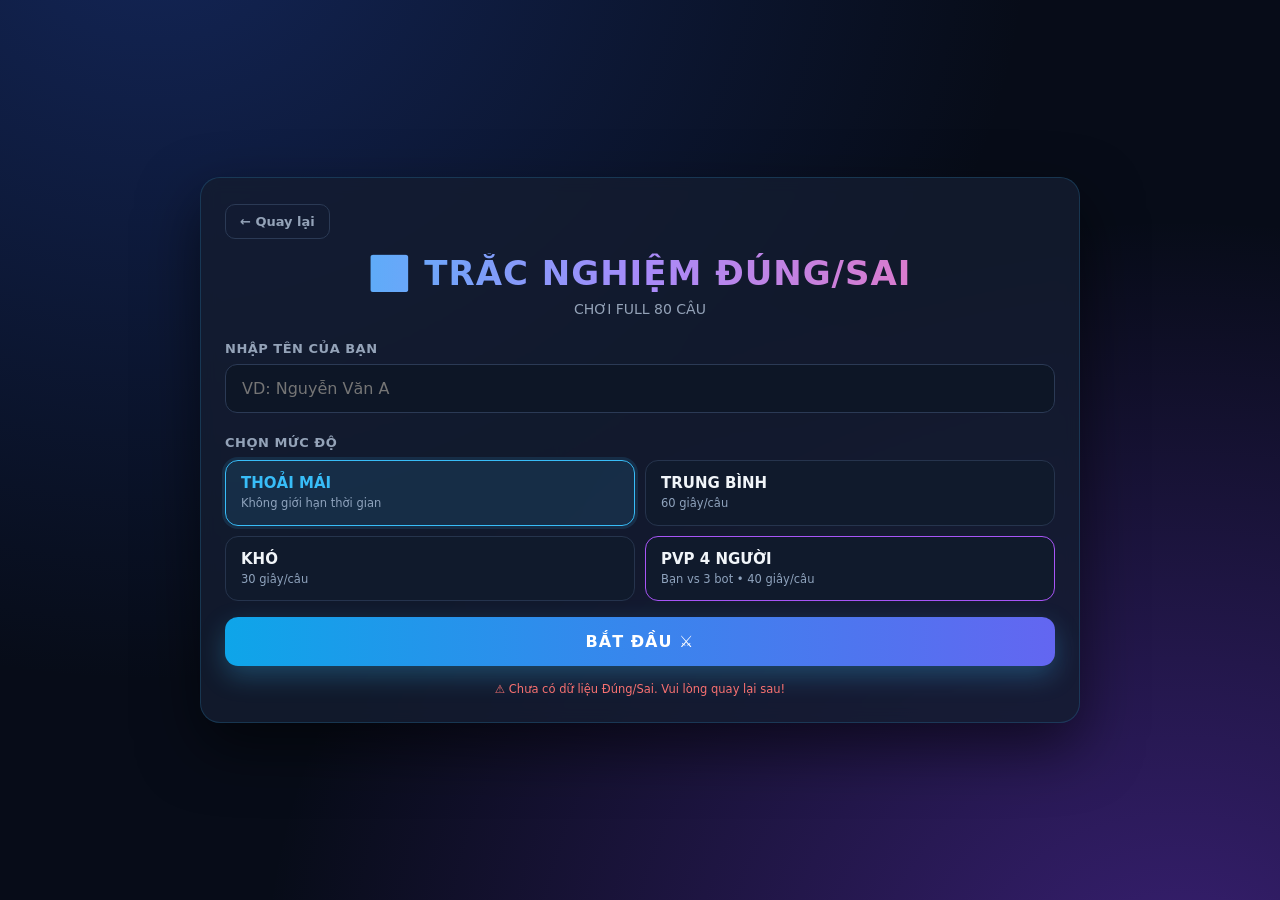
==== game-ds.html @ e4cb76e0 "Add initial game-ds.html file for quiz app" ====
<!DOCTYPE html>
<html lang="vi">
<head>
<meta charset="UTF-8">
<meta name="viewport" content="width=device-width, initial-scale=1">
<title>Trắc nghiệm Đúng/Sai</title>
<link rel="stylesheet" href="style.css">
</head>
<body>
<div class="app">

<!-- ===== MÀN START ===== -->
<section id="screenStart" class="screen active">
  <div class="card">
    <a href="menu-ds.html" class="btn-back">← Quay lại</a>
    <h1>✅ TRẮC NGHIỆM ĐÚNG/SAI</h1>
    <p class="sub" id="startSub">Ôn tập câu hỏi Đúng/Sai</p>

    <label class="field">
      <span>NHẬP TÊN CỦA BẠN</span>
      <input id="playerName" type="text" maxlength="20" placeholder="VD: Nguyễn Văn A" autocomplete="off">
    </label>

    <p class="label-diff">CHỌN MỨC ĐỘ</p>
    <div class="diff-grid" id="diffGrid">
      <button class="diff on" type="button" data-key="easy">
        <b>THOẢI MÁI</b>
        <small>Không giới hạn thời gian</small>
      </button>
      <button class="diff" type="button" data-key="medium">
        <b>TRUNG BÌNH</b>
        <small>60 giây/câu</small>
      </button>
      <button class="diff" type="button" data-key="hard">
        <b>KHÓ</b>
        <small>30 giây/câu</small>
      </button>
      <button class="diff pvp" type="button" data-key="pvp">
        <b>PVP 4 NGƯỜI</b>
        <small>Bạn vs 3 bot • 40 giây/câu</small>
      </button>
    </div>

    <button class="btn-primary" id="btnStart">BẮT ĐẦU ⚔️</button>
    <p class="foot" id="totalInfo">Đang tải câu hỏi...</p>
  </div>
</section>

<!-- ===== MÀN CHƠI ===== -->
<section id="screenQuiz" class="screen">
  <div class="card">
    <div class="topbar">
      <div class="who">
        <div class="ava" id="avatar">?</div>
        <span class="nm" id="hudName">Player</span>
      </div>
      <div class="stats">
        <div class="chip">🏆 <b id="hudScore">0</b></div>
        <div class="chip">📝 <b id="hudProgress">1/80</b></div>
        <button class="btn-quit" id="btnQuit">Thoát</button>
      </div>
    </div>

    <div id="pvpBoard" class="pvp-board" style="display:none"></div>

    <div class="timer-wrap" id="timerWrap">
      <div class="timer-track"><div class="timer-fill" id="timerFill"></div></div>
      <div class="timer-txt" id="timerText">--s</div>
    </div>

    <div id="questionWrap"></div>

    <div class="ds-feedback" id="dsFeedback"></div>
  </div>
</section>

<!-- ===== MÀN KẾT THÚC ===== -->
<section id="screenEnd" class="screen">
  <div class="card">
    <div class="end-title" id="endTitle">HOÀN THÀNH!</div>
    <div class="end-name" id="endName"></div>
    <div class="score-big" id="endScore">0</div>
    <div class="score-lbl">TỔNG ĐIỂM</div>

    <div class="stat-grid">
      <div class="stat g"><b id="stCorrect">0</b><small>Ý ĐÚNG</small></div>
      <div class="stat r"><b id="stWrong">0</b><small>Ý SAI</small></div>
      <div class="stat y"><b id="stAcc">0%</b><small>CHÍNH XÁC</small></div>
      <div class="stat"><b id="stStreak">0</b><small>CHUỖI DÀI</small></div>
    </div>

    <div class="wrong-list" id="wrongList"></div>

    <div class="btn-row">
      <button class="btn-ghost" id="btnHome">🏠 Menu Đ/S</button>
      <button class="btn-primary" id="btnReplay" style="flex:1">🔄 CHƠI LẠI</button>
    </div>
  </div>
</section>

</div>
<script>
/* =========================================================
   LOAD DATA Đ/S
   ========================================================= */
const params = new URLSearchParams(window.location.search);
const mode = params.get("mode") || "full";  // full | random20 | random40
const mon = params.get("mon") || "lich-su";

const modeInfo = {
  "full":     { name:"CHƠI FULL 80 CÂU", count: 80 },
  "random20": { name:"RANDOM 20 CÂU",    count: 20 },
  "random40": { name:"RANDOM 40 CÂU",    count: 40 }
};
const currentMode = modeInfo[mode] || modeInfo.full;

document.getElementById("startSub").textContent = currentMode.name;

/* ===== BIẾN STATE ===== */
let DANH_SACH_CAU = [];      // Data gốc
let danhSachChoi = [];       // Data đã random
let cauHienTai = 0;          // Index câu đang chơi
let selectedDiff = "easy";
let playerName = "";
let score = 0;
let correctCount = 0;
let wrongCount = 0;
let streak = 0;
let bestStreak = 0;
let timerId = null;
let timeLeft = 0;
let totalTime = 0;
let isPvP = false;
let bots = [];
let wrongList = [];

const $ = id => document.getElementById(id);

/* ===== DIFFICULTIES ===== */
const DIFFICULTIES = {
  easy:   { label:"THOẢI MÁI", time: 0,  pvp:false },
  medium: { label:"TRUNG BÌNH", time: 60, pvp:false },
  hard:   { label:"KHÓ",       time: 30, pvp:false },
  pvp:    { label:"PVP 4 NGƯỜI", time: 40, pvp:true }
};

const BOT_POOL = [
  { name:"Hùng Vương",    ava:"👑" },
  { name:"Lê Lợi",        ava:"🗡️" },
  { name:"Quang Trung",   ava:"🐉" },
  { name:"Trần Hưng Đạo", ava:"🛡️" },
  { name:"Nguyễn Huệ",    ava:"⚔️" },
  { name:"Lý Thường Kiệt",ava:"🏹" }
];

/* ===== LOAD DATA ===== */
const script = document.createElement("script");
script.src = "data/" + mon + "-dung-sai.js";
script.onerror = function(){
  $("totalInfo").innerHTML =
    '<span style="color:#f87171">⚠️ Chưa có dữ liệu Đúng/Sai. Vui lòng quay lại sau!</span>';
  $("btnStart").disabled = true;
};
script.onload = function(){
  DANH_SACH_CAU = window.DUNG_SAI_DATA || [];
  $("totalInfo").textContent = "Tổng cộng: " + DANH_SACH_CAU.length + " câu Đúng/Sai";
  initEvents();
};
document.body.appendChild(script);

/* ===== INIT SỰ KIỆN ===== */
function initEvents(){
  /* Chọn mức độ */
  [...$("diffGrid").querySelectorAll(".diff")].forEach(btn=>{
    btn.onclick = ()=>{
      selectedDiff = btn.dataset.key;
      [...$("diffGrid").children].forEach(b=>b.classList.toggle("on", b === btn));
    };
  });

  /* Bắt đầu */
  $("btnStart").onclick = startGame;

  /* Nhập tên → Enter */
  $("playerName").addEventListener("keydown", e=>{
    if(e.key === "Enter") startGame();
  });

  /* Thoát */
  $("btnQuit").onclick = ()=>{
    if(confirm("Thoát ván chơi?")){
      clearInterval(timerId);
      window.location.href = "menu-ds.html";
    }
  };

  /* Về menu */
  $("btnHome").onclick = ()=>{ window.location.href = "menu-ds.html"; };

  /* Chơi lại */
  $("btnReplay").onclick = ()=>{ window.location.reload(); };
}

/* ===== BẮT ĐẦU GAME ===== */
function startGame(){
  const name = $("playerName").value.trim();
  if(!name){
    $("playerName").classList.add("err");
    $("playerName").focus();
    setTimeout(()=>$("playerName").classList.remove("err"), 450);
    return;
  }
  if(DANH_SACH_CAU.length === 0){
    alert("Chưa có câu hỏi!");
    return;
  }

  playerName = name;
  score = 0;
  correctCount = 0;
  wrongCount = 0;
  streak = 0;
  bestStreak = 0;
  cauHienTai = 0;
  wrongList = [];
  isPvP = DIFFICULTIES[selectedDiff].pvp;

  /* Random + giới hạn số câu */
  const shuffled = [...DANH_SACH_CAU].sort(()=>Math.random()-0.5);
  danhSachChoi = shuffled.slice(0, currentMode.count);

  /* Setup HUD */
  $("hudName").textContent = playerName;
  $("avatar").textContent = playerName.charAt(0).toUpperCase();
  $("hudScore").textContent = "0";

  /* Setup PvP bots */
  if(isPvP){
    $("pvpBoard").style.display = "grid";
    setupBots();
  } else {
    $("pvpBoard").style.display = "none";
  }

  showScreen("screenQuiz");
  renderQuestion();
}

function setupBots(){
  const pool = [...BOT_POOL].sort(()=>Math.random()-0.5);
  bots = pool.slice(0,3).map(b=>({
    name: b.name, ava: b.ava, score: 0, state: null
  }));
  renderPvpBoard();
}

function renderPvpBoard(){
  const board = $("pvpBoard");
  board.innerHTML = "";
  /* Bạn */
  const me = document.createElement("div");
  me.className = "pvp-player me";
  me.innerHTML = `<span class="ava">${playerName.charAt(0).toUpperCase()}</span><span class="nm">${playerName}</span><span class="sc">${score}</span>`;
  board.appendChild(me);
  /* Bots */
  bots.forEach(bot=>{
    const el = document.createElement("div");
    el.className = "pvp-player";
    if(bot.state === "correct") el.classList.add("ds-state-correct");
    if(bot.state === "wrong") el.classList.add("ds-state-wrong");
    el.innerHTML = `<span class="ava">${bot.ava}</span><span class="nm">${bot.name}</span><span class="sc">${bot.score}</span>`;
    board.appendChild(el);
  });
}

function showScreen(id){
  document.querySelectorAll(".screen").forEach(s=>s.classList.toggle("active", s.id === id));
  window.scrollTo({top:0, behavior:"smooth"});
}

/* ===== RENDER CÂU HỎI ===== */
function renderQuestion(){
  if(cauHienTai >= danhSachChoi.length){
    endGame();
    return;
  }

  const cau = danhSachChoi[cauHienTai];
  $("hudProgress").textContent = (cauHienTai + 1) + "/" + danhSachChoi.length;

  const wrap = $("questionWrap");
  wrap.innerHTML = "";

  /* Đoạn tư liệu */
  if(cau.doc){
    const doc = document.createElement("div");
    doc.className = "ds-doc";
    let html = `<span class="doc-label">📖 ĐỌC ĐOẠN TƯ LIỆU</span>`;
    html += `<div class="doc-text">${cau.doc}</div>`;
    if(cau.source){
      html += `<div class="doc-source">${cau.source}</div>`;
    }
    doc.innerHTML = html;
    wrap.appendChild(doc);
  }

  /* Tiêu đề câu hỏi */
  const title = document.createElement("div");
  title.className = "ds-question-title";
  title.textContent = "ĐÁNH GIÁ ĐÚNG / SAI CÁC Ý SAU:";
  wrap.appendChild(title);

  /* 4 ý a b c d */
  cau.statements.forEach((st, idx)=>{
    const letter = "abcd"[idx];
    const el = document.createElement("div");
    el.className = "ds-statement";
    el.dataset.idx = idx;

    const text = document.createElement("div");
    text.className = "st-text";
    text.innerHTML = `<span class="st-letter">${letter})</span>${st.text}`;

    const buttons = document.createElement("div");
    buttons.className = "st-buttons";

    const btnDung = document.createElement("button");
    btnDung.type = "button";
    btnDung.className = "ds-btn dung";
    btnDung.textContent = "✓ ĐÚNG";
    btnDung.onclick = ()=>selectAnswer(idx, true);

    const btnSai = document.createElement("button");
    btnSai.type = "button";
    btnSai.className = "ds-btn sai";
    btnSai.textContent = "✗ SAI";
    btnSai.onclick = ()=>selectAnswer(idx, false);

    buttons.append(btnDung, btnSai);
    el.append(text, buttons);
    wrap.appendChild(el);
  });

  /* Reset feedback */
  const fb = $("dsFeedback");
  fb.textContent = "";
  fb.className = "ds-feedback";

  /* Bắt đầu timer */
  startTimer();
  if(isPvP) scheduleBotsAnswer();
}

/* ===== TIMER ===== */
function startTimer(){
  clearInterval(timerId);
  const cfg = DIFFICULTIES[selectedDiff];
  if(cfg.time === 0){
    /* Chế độ thoải mái - ẩn timer */
    $("timerWrap").style.display = "none";
    return;
  }
  $("timerWrap").style.display = "flex";
  totalTime = cfg.time;
  timeLeft = totalTime;
  paintTimer();
  timerId = setInterval(()=>{
    timeLeft -= 0.1;
    if(timeLeft <= 0){
      timeLeft = 0;
      paintTimer();
      clearInterval(timerId);
      handleTimeout();
    } else {
      paintTimer();
    }
  }, 100);
}

function paintTimer(){
  const p = Math.max(0, timeLeft / totalTime) * 100;
  const fill = $("timerFill");
  fill.style.width = p + "%";
  fill.style.background = p>50 ? "linear-gradient(90deg,#22c55e,#4ade80)"
    : p>20 ? "linear-gradient(90deg,#f59e0b,#fbbf24)"
    : "linear-gradient(90deg,#dc2626,#ef4444)";
  $("timerText").textContent = Math.ceil(timeLeft) + "s";
  $("timerText").style.color = p<=20 ? "#f87171" : "#94a3b8";
}
</script>
</body>
</html>
---- style.css ----
/* ========================================
   RESET & BASE
   ======================================== */
*{margin:0;padding:0;box-sizing:border-box}
html,body{height:100%}
body{
  font-family:'Segoe UI',system-ui,Arial,sans-serif;
  background:#070c18;
  background-image:radial-gradient(ellipse at 12% -10%,rgba(29,58,138,.55),transparent 55%),radial-gradient(ellipse at 92% 110%,rgba(124,58,237,.42),transparent 55%);
  background-attachment:fixed;
  min-height:100vh;color:#e2e8f0;padding:16px;
  display:flex;justify-content:center;align-items:flex-start;
  -webkit-tap-highlight-color:transparent;
}
.app{width:100%;max-width:880px;margin:auto}

/* ========================================
   TRANG CHỦ
   ======================================== */
.home-header{text-align:center;padding:20px 0 26px}
.home-header h1{
  font-size:clamp(26px,6vw,38px);letter-spacing:2px;font-weight:900;
  background:linear-gradient(90deg,#38bdf8,#a78bfa,#f472b6);
  -webkit-background-clip:text;background-clip:text;color:transparent;
  margin-bottom:8px;
}
.home-sub{color:#94a3b8;font-size:14px}
.home-footer{text-align:center;color:#4a5a73;font-size:12px;margin-top:24px;padding:16px 0}

.subject-grid{
  display:grid;grid-template-columns:repeat(2,1fr);gap:14px;
}
@media(min-width:640px){.subject-grid{grid-template-columns:repeat(3,1fr)}}

.subject-card{
  display:block;text-decoration:none;color:inherit;
  padding:22px 16px;border-radius:18px;text-align:center;
  background:rgba(20,29,48,.82);
  border:1.5px solid rgba(148,163,184,.18);
  transition:.25s;cursor:pointer;position:relative;overflow:hidden;
}
.subject-card::before{
  content:"";position:absolute;inset:0;opacity:.15;transition:.25s;
}
.subject-card:hover{transform:translateY(-4px);border-color:rgba(56,189,248,.5)}
.subject-card:hover::before{opacity:.28}
.subject-card .subject-icon{font-size:46px;margin-bottom:10px;position:relative}
.subject-card .subject-name{font-size:15px;font-weight:900;letter-spacing:1.5px;position:relative}
.subject-card .subject-desc{font-size:12px;color:#94a3b8;margin-top:5px;position:relative}
.subject-card .subject-stats{
  font-size:11px;color:#38bdf8;font-weight:700;margin-top:8px;position:relative;
}
.subject-card .subject-badge{
  position:absolute;top:10px;right:10px;
  background:rgba(148,163,184,.2);color:#94a3b8;
  font-size:9.5px;font-weight:800;letter-spacing:1px;
  padding:3px 7px;border-radius:99px;
}

/* Màu riêng từng môn */
.subject-card.lich-su::before{background:radial-gradient(circle at 50% 0%,#fbbf24,transparent 70%)}
.subject-card.lich-su .subject-name{color:#fbbf24}
.subject-card.dia-ly::before{background:radial-gradient(circle at 50% 0%,#22c55e,transparent 70%)}
.subject-card.dia-ly .subject-name{color:#22c55e}
.subject-card.vat-ly::before{background:radial-gradient(circle at 50% 0%,#38bdf8,transparent 70%)}
.subject-card.vat-ly .subject-name{color:#38bdf8}
.subject-card.toan::before{background:radial-gradient(circle at 50% 0%,#a855f7,transparent 70%)}
.subject-card.toan .subject-name{color:#a855f7}
.subject-card.hoa::before{background:radial-gradient(circle at 50% 0%,#f472b6,transparent 70%)}
.subject-card.hoa .subject-name{color:#f472b6}

/* ========================================
   CARD, SCREEN, BUTTON
   ======================================== */
.screen{display:none;animation:fade .35s ease}
.screen.active{display:block}
@keyframes fade{from{opacity:0;transform:translateY(12px)}to{opacity:1;transform:none}}
.card{
  background:rgba(20,29,48,.82);
  border:1px solid rgba(56,189,248,.18);
  border-radius:20px;padding:26px 24px;
  box-shadow:0 24px 60px rgba(0,0,0,.55);
  backdrop-filter:blur(8px);
}
h1{
  font-size:clamp(22px,5vw,34px);text-align:center;letter-spacing:1px;
  background:linear-gradient(90deg,#38bdf8,#a78bfa,#f472b6);
  -webkit-background-clip:text;background-clip:text;color:transparent;
  margin-bottom:8px;font-weight:800;
}
.sub{text-align:center;color:#94a3b8;font-size:14px;margin-bottom:24px}

.field{display:block;margin-bottom:22px}
.field span{display:block;font-size:13px;color:#94a3b8;margin-bottom:8px;font-weight:600;letter-spacing:.5px}
.field input{
  width:100%;padding:14px 16px;border-radius:12px;
  background:#0d1626;border:1px solid #2b3a55;color:#e2e8f0;
  font-size:16px;font-family:inherit;outline:none;transition:.2s;
}
.field input:focus{border-color:#38bdf8;box-shadow:0 0 0 3px rgba(56,189,248,.15)}
.field input.err{border-color:#ef4444;animation:shake .4s}
@keyframes shake{0%,100%{transform:translateX(0)}25%{transform:translateX(-7px)}75%{transform:translateX(7px)}}

.label-diff{font-size:13px;color:#94a3b8;margin-bottom:10px;font-weight:600;letter-spacing:.5px}
.diff-grid{display:grid;grid-template-columns:repeat(2,1fr);gap:10px;margin-bottom:16px}
@media(max-width:520px){.diff-grid{grid-template-columns:1fr}}
.diff{
  text-align:left;padding:13px 15px;border-radius:13px;cursor:pointer;
  background:#101a2c;border:1.5px solid #26344d;color:#cbd5e1;
  transition:.18s;font-family:inherit;
}
.diff:hover{border-color:#3b82f6;transform:translateY(-2px)}
.diff.on{border-color:#38bdf8;background:rgba(56,189,248,.12);box-shadow:0 0 0 3px rgba(56,189,248,.12)}
.diff b{display:block;font-size:15px;margin-bottom:3px;color:#f1f5f9}
.diff small{font-size:11.5px;color:#8fa3bd;line-height:1.45;display:block}
.diff.on b{color:#38bdf8}
.diff.pvp{border-color:#a855f7}
.diff.pvp.on{background:rgba(168,85,247,.12);border-color:#a855f7}
.diff.pvp.on b{color:#c084fc}

.btn-primary{
  width:100%;padding:15px;border:none;border-radius:13px;cursor:pointer;
  font-size:16px;font-weight:800;letter-spacing:1px;font-family:inherit;
  background:linear-gradient(90deg,#0ea5e9,#6366f1);color:#fff;
  box-shadow:0 10px 26px rgba(56,189,248,.28);transition:.2s;
}
.btn-primary:hover{transform:translateY(-2px);box-shadow:0 14px 32px rgba(56,189,248,.4)}
.btn-primary:active{transform:scale(.98)}

.btn-online{
  width:100%;padding:15px;border:none;border-radius:13px;cursor:pointer;
  font-size:15px;font-weight:800;letter-spacing:1px;font-family:inherit;
  background:linear-gradient(90deg,#10b981,#0ea5e9);color:#fff;
  box-shadow:0 10px 26px rgba(16,185,129,.3);transition:.2s;
  margin-top:10px;
}
.btn-online:hover{transform:translateY(-2px);box-shadow:0 14px 32px rgba(16,185,129,.45)}

.btn-back{
  display:inline-flex;align-items:center;gap:6px;
  padding:9px 14px;border-radius:10px;cursor:pointer;
  background:transparent;border:1.5px solid #2b3a55;color:#94a3b8;
  font-family:inherit;font-size:13px;font-weight:700;transition:.2s;
  margin-bottom:14px;text-decoration:none;
}
.btn-back:hover{border-color:#38bdf8;color:#38bdf8}

.toggle-row{
  display:flex;align-items:center;justify-content:space-between;
  padding:13px 15px;border-radius:13px;background:#101a2c;
  border:1.5px solid #26344d;margin-bottom:22px;cursor:pointer;transition:.2s;
}
.toggle-row:hover{border-color:#f59e0b}
.toggle-row.on{border-color:#f59e0b;background:rgba(245,158,11,.08)}
.toggle-row .lbl b{font-size:14px;color:#f1f5f9;display:block}
.toggle-row .lbl small{font-size:11.5px;color:#94a3b8}
.toggle-row.on .lbl b{color:#fbbf24}
.toggle-switch{width:46px;height:26px;border-radius:99px;background:#334155;position:relative;transition:.2s;flex-shrink:0}
.toggle-switch::after{content:"";position:absolute;top:3px;left:3px;width:20px;height:20px;border-radius:50%;background:#94a3b8;transition:.2s}
.toggle-row.on .toggle-switch{background:#f59e0b}
.toggle-row.on .toggle-switch::after{left:23px;background:#fff}
/* ========================================
   QUIZ UI
   ======================================== */
.topbar{display:flex;flex-wrap:wrap;gap:10px;align-items:center;justify-content:space-between;margin-bottom:14px}
.who{display:flex;align-items:center;gap:8px;font-weight:700;font-size:14px;color:#cbd5e1;min-width:0}
.who .ava{width:32px;height:32px;border-radius:50%;flex:0 0 32px;background:linear-gradient(135deg,#0ea5e9,#8b5cf6);display:flex;align-items:center;justify-content:center;font-size:14px;color:#fff}
.who span.nm{overflow:hidden;text-overflow:ellipsis;white-space:nowrap;max-width:130px}
.stats{display:flex;gap:8px;align-items:center;flex-wrap:wrap}
.chip{background:#101a2c;border:1px solid #26344d;border-radius:10px;padding:7px 12px;font-size:13px;font-weight:700;color:#cbd5e1}
.chip b{color:#38bdf8}
.chip.streak b{color:#f59e0b}
.chip.streak.hot{border-color:#f59e0b;box-shadow:0 0 14px rgba(245,158,11,.35);animation:pulse 1s infinite alternate}
.chip.curse{border-color:#ef4444;background:rgba(239,68,68,.12)}
.chip.curse b{color:#f87171}
@keyframes pulse{from{transform:scale(1)}to{transform:scale(1.05)}}
.btn-quit{background:transparent;border:1px solid #3b4a63;color:#94a3b8;padding:7px 12px;border-radius:10px;cursor:pointer;font-size:13px;font-family:inherit;transition:.2s}
.btn-quit:hover{border-color:#ef4444;color:#ef4444}

.prog-wrap{display:flex;align-items:center;gap:10px;margin-bottom:10px}
.prog{flex:1;height:7px;background:#16233a;border-radius:99px;overflow:hidden}
.prog i{display:block;height:100%;width:0;border-radius:99px;background:linear-gradient(90deg,#0ea5e9,#8b5cf6);transition:width .35s}
.prog-txt{font-size:12px;color:#7c8ba3;font-weight:700;white-space:nowrap}

.timer-wrap{display:flex;align-items:center;gap:10px;margin-bottom:18px}
.timer-track{flex:1;height:9px;background:#16233a;border-radius:99px;overflow:hidden}
.timer-fill{display:block;height:100%;width:100%;border-radius:99px;background:linear-gradient(90deg,#22c55e,#4ade80);transition:width .1s linear,background .3s}
.timer-txt{font-size:13px;font-weight:800;color:#94a3b8;min-width:42px;text-align:right}

.pvp-board{display:grid;grid-template-columns:repeat(2,1fr);gap:8px;margin-bottom:14px;padding:10px;background:rgba(13,22,38,.85);border:1px solid #26344d;border-radius:13px}
@media(min-width:520px){.pvp-board{grid-template-columns:repeat(4,1fr)}}
.pvp-player{padding:8px;border-radius:10px;background:#101a2c;border:1.5px solid #26344d;transition:.2s;display:flex;flex-direction:column;align-items:center;gap:3px;text-align:center}
.pvp-player.me{border-color:#38bdf8;background:rgba(56,189,248,.1)}
.pvp-player.correct{border-color:#22c55e;background:rgba(34,197,94,.12)}
.pvp-player.wrong{border-color:#ef4444;background:rgba(239,68,68,.12)}
.pvp-player.frozen{opacity:.45;border-color:#38bdf8}
.pvp-player .ava{font-size:22px}
.pvp-player .nm{font-size:11px;font-weight:700;color:#cbd5e1;overflow:hidden;text-overflow:ellipsis;white-space:nowrap;max-width:100%}
.pvp-player .sc{font-size:15px;font-weight:900;color:#38bdf8}
.pvp-player.me .nm{color:#7dd3fc}

.qbox{background:rgba(13,22,38,.9);border:1px solid #26344d;border-radius:16px;padding:18px;margin-bottom:16px}
.badge{display:inline-block;font-size:11px;font-weight:800;letter-spacing:1px;padding:4px 10px;border-radius:99px;background:#1e293b;color:#7c8ba3;margin-bottom:10px}
.badge.review{background:rgba(245,158,11,.16);color:#fbbf24;border:1px solid rgba(245,158,11,.4)}
.badge.curse{background:rgba(239,68,68,.16);color:#f87171;border:1px solid rgba(239,68,68,.4)}
#qText{font-size:clamp(15px,2.6vw,17.5px);line-height:1.6;font-weight:600;color:#e8eefc}

.options{display:flex;flex-direction:column;gap:10px}
.options.locked .option{pointer-events:none}
.option{display:flex;gap:12px;align-items:flex-start;width:100%;text-align:left;padding:13px 15px;border-radius:13px;border:1.5px solid #2b3a55;background:#101a2c;color:#dbe4f3;font-size:15px;line-height:1.5;cursor:pointer;transition:.16s;font-family:inherit}
.option:hover{border-color:#38bdf8;background:#16233a;transform:translateX(4px)}
.option .letter{flex:0 0 28px;height:28px;border-radius:50%;display:flex;align-items:center;justify-content:center;background:#26344d;font-weight:800;font-size:13px;color:#a8b8d0;transition:.16s}
.option .otext{flex:1;padding-top:2px}
.option.correct{background:rgba(34,197,94,.16);border-color:#22c55e;color:#bbf7d0;animation:pop .3s}
.option.correct .letter{background:#22c55e;color:#052e16}
.option.wrong{background:rgba(239,68,68,.16);border-color:#ef4444;color:#fecaca;animation:shake .4s}
.option.wrong .letter{background:#ef4444;color:#450a0a}
.option.eliminated{opacity:.25;text-decoration:line-through;pointer-events:none}
@keyframes pop{0%{transform:scale(1)}50%{transform:scale(1.025)}100%{transform:scale(1)}}
.feedback{margin-top:14px;font-size:14.5px;font-weight:700;min-height:22px;text-align:center;letter-spacing:.3px}
.feedback.ok{color:#4ade80}
.feedback.no{color:#f87171}

.inv-bar{display:flex;gap:8px;flex-wrap:wrap;justify-content:center;padding:10px;background:rgba(13,22,38,.85);border:1px solid #26344d;border-radius:13px;margin:12px 0;min-height:60px;align-items:center}
.inv-bar .empty{color:#64748b;font-size:12.5px;font-weight:600;font-style:italic}
.item-btn{position:relative;width:52px;height:52px;border-radius:12px;border:2px solid;background:#0d1626;cursor:pointer;display:flex;align-items:center;justify-content:center;font-size:24px;transition:.2s}
.item-btn:hover{transform:scale(1.12);filter:brightness(1.3)}
.item-btn .cnt{position:absolute;top:-4px;right:-4px;background:#ef4444;color:#fff;font-size:10px;font-weight:900;width:18px;height:18px;border-radius:50%;display:flex;align-items:center;justify-content:center;border:2px solid #0d1626}
.item-btn.gold{border-color:#fbbf24;box-shadow:0 0 10px rgba(251,191,36,.5)}
.item-btn.freezeTime{border-color:#38bdf8;box-shadow:0 0 10px rgba(56,189,248,.5)}
.item-btn.double{border-color:#f472b6;box-shadow:0 0 10px rgba(244,114,182,.5)}
.item-btn.freezeBot{border-color:#22d3ee;box-shadow:0 0 10px rgba(34,211,238,.5)}
.item-btn.fifty{border-color:#a855f7;box-shadow:0 0 10px rgba(168,85,247,.5)}

/* ========================================
   SURPRISE POPUP
   ======================================== */
.surprise-popup{position:fixed;inset:0;background:rgba(0,0,0,.78);z-index:10000;display:flex;align-items:center;justify-content:center;padding:20px;animation:fade .3s}
.surprise-box{background:linear-gradient(160deg,#1a2440,#2a1a40);border:2px solid #fbbf24;border-radius:20px;padding:24px 22px;max-width:340px;width:100%;text-align:center;box-shadow:0 0 40px rgba(251,191,36,.5);animation:popIn .4s}
@keyframes popIn{from{transform:scale(.7);opacity:0}to{transform:scale(1);opacity:1}}
.surprise-box.curse{background:linear-gradient(160deg,#401a1a,#2a1a40);border-color:#ef4444;box-shadow:0 0 40px rgba(239,68,68,.5)}
.surprise-box .tag{display:inline-block;padding:4px 12px;border-radius:99px;background:rgba(251,191,36,.2);color:#fbbf24;font-size:11px;font-weight:800;letter-spacing:1.5px;margin-bottom:10px}
.surprise-box.curse .tag{background:rgba(239,68,68,.2);color:#f87171}
.surprise-box .icon{font-size:60px;margin:6px 0;display:block;animation:bounce 1s infinite alternate}
@keyframes bounce{from{transform:translateY(0)}to{transform:translateY(-8px)}}
.surprise-box h3{font-size:19px;color:#fbbf24;margin-bottom:6px}
.surprise-box.curse h3{color:#f87171}
.surprise-box p{color:#cbd5e1;font-size:14px;line-height:1.55;margin-bottom:16px}
.surprise-box .btn-claim{width:100%;padding:13px;border-radius:12px;cursor:pointer;font-family:inherit;font-size:15px;font-weight:800;background:linear-gradient(90deg,#fbbf24,#f59e0b);color:#1a1a1a;border:none}
.surprise-box.curse .btn-claim{background:linear-gradient(90deg,#ef4444,#dc2626);color:#fff}

.effect-badges{display:flex;gap:6px;flex-wrap:wrap;justify-content:center;margin-bottom:10px}
.effect-badge{padding:5px 11px;border-radius:99px;font-size:11.5px;font-weight:800;background:rgba(56,189,248,.15);border:1px solid #38bdf8;color:#7dd3fc}
.effect-badge.curse{background:rgba(239,68,68,.15);border-color:#ef4444;color:#f87171}

/* ========================================
   END SCREEN
   ======================================== */
.end-title{text-align:center;font-size:26px;font-weight:800;margin-bottom:6px;background:linear-gradient(90deg,#38bdf8,#a78bfa);-webkit-background-clip:text;background-clip:text;color:transparent}
.end-name{text-align:center;color:#94a3b8;font-size:15px;margin-bottom:22px}
.score-big{text-align:center;font-size:clamp(40px,10vw,64px);font-weight:900;line-height:1;background:linear-gradient(90deg,#fbbf24,#f472b6);-webkit-background-clip:text;background-clip:text;color:transparent;margin-bottom:4px}
.score-lbl{text-align:center;font-size:13px;color:#7c8ba3;letter-spacing:2px;font-weight:700;margin-bottom:22px}
.stat-grid{display:grid;grid-template-columns:repeat(4,1fr);gap:10px;margin-bottom:22px}
@media(max-width:520px){.stat-grid{grid-template-columns:repeat(2,1fr)}}
.stat{background:#101a2c;border:1px solid #26344d;border-radius:13px;padding:13px 8px;text-align:center}
.stat b{display:block;font-size:20px;margin-bottom:3px;color:#38bdf8}
.stat.g b{color:#4ade80}.stat.r b{color:#f87171}.stat.y b{color:#fbbf24}
.stat small{font-size:11.5px;color:#7c8ba3;font-weight:600}
.wrong-list{max-height:280px;overflow-y:auto;margin-bottom:22px;padding-right:4px}
.wrong-list h3{font-size:14px;color:#f87171;margin-bottom:10px;letter-spacing:.5px}
.wrong-item{background:#101a2c;border-left:3px solid #ef4444;border-radius:9px;padding:11px 13px;margin-bottom:9px;font-size:13.5px;line-height:1.55}
.wrong-item .q{color:#cbd5e1;font-weight:600;margin-bottom:6px}
.wrong-item .a{color:#4ade80;font-size:13px}
.wrong-item .a b{color:#22c55e}
.btn-row{display:flex;gap:10px}
.btn-ghost{flex:1;padding:14px;border-radius:13px;cursor:pointer;font-family:inherit;font-size:15px;font-weight:700;background:transparent;color:#cbd5e1;border:1.5px solid #2b3a55;transition:.2s}
.btn-ghost:hover{border-color:#38bdf8;color:#38bdf8}
.foot{text-align:center;font-size:11.5px;color:#4a5a73;margin-top:16px}

/* ========================================
   ONLINE MODE
   ======================================== */
.mode-row{display:grid;grid-template-columns:1fr 1fr;gap:10px;margin-bottom:16px}
@media(max-width:520px){.mode-row{grid-template-columns:1fr}}
.btn-mode{padding:14px 12px;border-radius:13px;cursor:pointer;font-family:inherit;font-size:14px;font-weight:800;letter-spacing:.5px;background:linear-gradient(135deg,#1e293b,#334155);border:1.5px solid #3b82f6;color:#e2e8f0;transition:.2s}
.btn-mode:hover{transform:translateY(-2px);border-color:#38bdf8}
.btn-mode.on{background:linear-gradient(135deg,#0ea5e9,#6366f1);border-color:#38bdf8}
.btn-mode small{display:block;font-size:10.5px;color:#94a3b8;margin-top:3px;font-weight:600}
.btn-mode.on small{color:#dbeafe}

.room-code{font-size:clamp(40px,12vw,58px);font-weight:900;letter-spacing:8px;text-align:center;padding:16px;border-radius:14px;background:#0d1626;border:2px dashed #38bdf8;margin:16px 0;font-family:monospace;background:linear-gradient(90deg,#0ea5e9,#a78bfa);-webkit-background-clip:text;background-clip:text;color:transparent}
.input-code{width:100%;padding:16px;border-radius:12px;text-align:center;font-size:28px;font-weight:900;letter-spacing:10px;font-family:monospace;background:#0d1626;border:2px solid #2b3a55;color:#38bdf8;outline:none;text-transform:uppercase;transition:.2s}
.input-code:focus{border-color:#38bdf8;box-shadow:0 0 0 3px rgba(56,189,248,.2)}
.waiting{display:flex;align-items:center;justify-content:center;gap:6px;color:#94a3b8;font-size:14px;font-weight:600;margin-top:12px}
.waiting i{width:8px;height:8px;border-radius:50%;background:#38bdf8;animation:bounceDot 1.4s infinite ease-in-out both}
.waiting i:nth-child(2){animation-delay:.2s}
.waiting i:nth-child(3){animation-delay:.4s}
@keyframes bounceDot{0%,80%,100%{transform:scale(0);opacity:.5}40%{transform:scale(1);opacity:1}}

.online-player-list{display:flex;flex-direction:column;gap:8px;margin:14px 0;max-height:320px;overflow-y:auto}
.online-player-item{display:flex;align-items:center;gap:10px;padding:10px 13px;background:#101a2c;border:1.5px solid #26344d;border-radius:11px;transition:.2s}
.online-player-item.me{border-color:#38bdf8;background:rgba(56,189,248,.08)}
.online-player-item.ready{border-color:#22c55e;background:rgba(34,197,94,.08)}
.online-player-item.host{border-color:#fbbf24}
.online-player-ava{width:34px;height:34px;border-radius:50%;flex:0 0 34px;background:linear-gradient(135deg,#0ea5e9,#8b5cf6);display:flex;align-items:center;justify-content:center;font-size:15px;color:#fff;font-weight:800}
.online-player-info{flex:1;min-width:0}
.online-player-name{font-weight:700;font-size:14px;color:#e2e8f0;overflow:hidden;text-overflow:ellipsis;white-space:nowrap}
.online-player-tags{font-size:10.5px;font-weight:700;letter-spacing:.5px;margin-top:2px}
.online-player-tags .tg{display:inline-block;padding:1px 6px;border-radius:6px;margin-right:4px}
.tg.host{background:rgba(251,191,36,.15);color:#fbbf24}
.tg.ready{background:rgba(34,197,94,.15);color:#4ade80}
.tg.wait{background:rgba(148,163,184,.15);color:#94a3b8}
.online-player-score{font-weight:900;color:#38bdf8;font-size:15px}

.btn-ready{width:100%;padding:14px;border-radius:13px;cursor:pointer;font-family:inherit;font-size:15px;font-weight:800;border:none;color:#fff;background:linear-gradient(90deg,#22c55e,#16a34a);transition:.2s;margin-top:14px}
.btn-ready.off{background:linear-gradient(90deg,#475569,#334155)}
.btn-ready:hover{transform:translateY(-2px)}
.btn-ready:disabled{opacity:.5;cursor:not-allowed;transform:none}
/* ===== CẢNH BÁO GAME FULL ===== */
.warning-note{
  padding:12px 14px;
  border-radius:11px;
  background:rgba(251,191,36,.1);
  border:1.5px solid rgba(251,191,36,.45);
  color:#fbbf24;
  font-size:12.5px;
  line-height:1.55;
  margin-bottom:16px;
  display:flex;
  gap:9px;
  align-items:flex-start;
}
.warning-note .wn-icon{
  font-size:18px;
  flex-shrink:0;
  line-height:1.2;
}
.warning-note b{
  color:#fcd34d;
  display:block;
  margin-bottom:3px;
  font-size:13px;
}
.warning-note .wn-text{
  color:#cbd5e1;
  font-size:12px;
}
/* ===== GAME ĐÚNG/SAI ===== */
.ds-doc{
  background:rgba(13,22,38,.9);
  border:1.5px solid #26344d;
  border-radius:14px;
  padding:16px;
  margin-bottom:14px;
}
.ds-doc .doc-label{
  display:inline-block;
  font-size:11px;font-weight:800;letter-spacing:1px;
  background:rgba(168,85,247,.15);color:#c084fc;
  padding:4px 10px;border-radius:99px;margin-bottom:10px;
}
.ds-doc .doc-text{
  font-size:14px;line-height:1.7;color:#e8eefc;
  font-style:italic;margin-bottom:10px;
}
.ds-doc .doc-source{
  font-size:11.5px;color:#94a3b8;text-align:right;
  border-top:1px dashed rgba(148,163,184,.2);
  padding-top:8px;margin-top:8px;
}
.ds-question-title{
  font-size:13px;font-weight:800;color:#fbbf24;
  margin:14px 0 10px;letter-spacing:.5px;
}
.ds-statement{
  background:#101a2c;
  border:1.5px solid #26344d;
  border-radius:12px;
  padding:12px 14px;
  margin-bottom:10px;
  transition:.2s;
}
.ds-statement.correct{border-color:#22c55e;background:rgba(34,197,94,.08)}
.ds-statement.wrong{border-color:#ef4444;background:rgba(239,68,68,.08)}
.ds-statement.locked{pointer-events:none;opacity:.85}
.ds-statement .st-text{
  font-size:13.5px;line-height:1.55;color:#dbe4f3;margin-bottom:10px;
}
.ds-statement .st-text .st-letter{font-weight:900;color:#fbbf24;margin-right:6px}
.ds-statement .st-buttons{display:flex;gap:8px}
.ds-btn{
  flex:1;padding:9px 12px;border-radius:9px;
  font-family:inherit;font-size:13px;font-weight:800;
  cursor:pointer;border:1.5px solid;
  transition:.18s;background:transparent;
}
.ds-btn.dung{border-color:#22c55e;color:#4ade80}
.ds-btn.dung:hover{background:rgba(34,197,94,.15)}
.ds-btn.sai{border-color:#ef4444;color:#f87171}
.ds-btn.sai:hover{background:rgba(239,68,68,.15)}
.ds-btn.selected-dung{background:rgba(34,197,94,.25);color:#fff;border-color:#22c55e}
.ds-btn.selected-sai{background:rgba(239,68,68,.25);color:#fff;border-color:#ef4444}
.ds-btn.correct-ans{background:rgba(34,197,94,.3);color:#bbf7d0;border-color:#22c55e}
.ds-btn.wrong-ans{background:rgba(239,68,68,.3);color:#fecaca;border-color:#ef4444}
.ds-btn:disabled{cursor:not-allowed;opacity:.6}
.ds-feedback{
  text-align:center;padding:12px;border-radius:10px;
  font-weight:800;font-size:14px;margin-top:12px;display:none;
}
.ds-feedback.show{display:block}
.ds-feedback.ok{background:rgba(34,197,94,.12);border:1.5px solid #22c55e;color:#4ade80}
.ds-feedback.no{background:rgba(239,68,68,.12);border:1.5px solid #ef4444;color:#f87171}
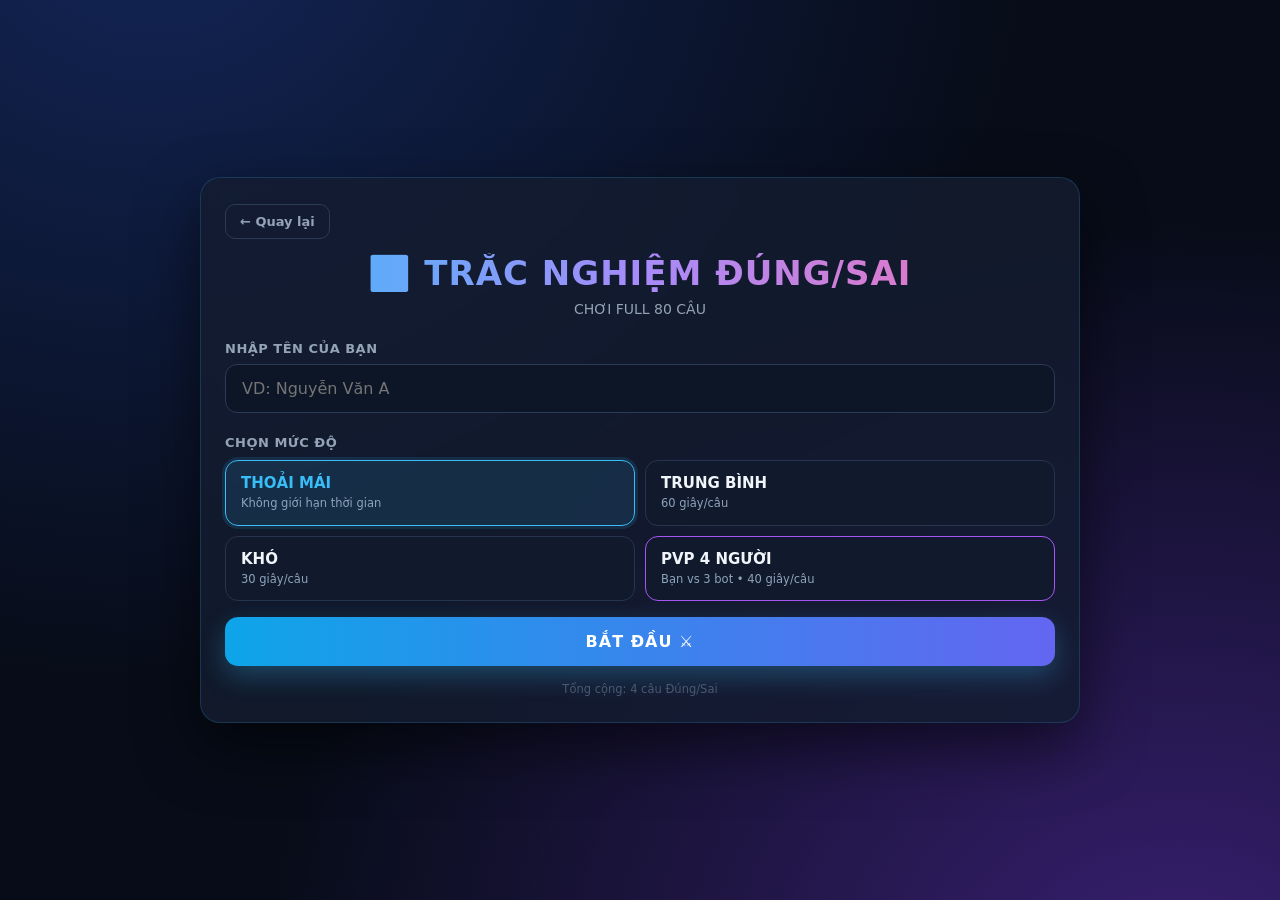
==== commit 747c14f9: "Implement answer selection and scoring logic" ====
--- a/game-ds.html
+++ b/game-ds.html
@@ -387,6 +387,84 @@
   $("timerText").textContent = Math.ceil(timeLeft) + "s";
   $("timerText").style.color = p<=20 ? "#f87171" : "#94a3b8";
 }
+  /* ===== BIẾN ĐẾM ===== */
+let soYDaTraLoi = 0;
+let soYDungTrongCau = 0;
+
+/* ===== XỬ LÝ CLICK ĐÚNG/SAI ===== */
+function selectAnswer(idx, chonDung){
+  const cau = danhSachChoi[cauHienTai];
+  const st = cau.statements[idx];
+  const el = document.querySelector(`.ds-statement[data-idx="${idx}"]`);
+  
+  if(!el){ console.log("Không tìm thấy ý", idx); return; }
+  if(el.classList.contains("locked")) return;
+  
+  el.classList.add("locked");
+  
+  const btns = el.querySelectorAll(".ds-btn");
+  const dungThatSu = st.answer;
+  const traLoiDung = (chonDung === dungThatSu);
+  
+  /* Đánh dấu nút đã chọn */
+  if(chonDung){
+    btns[0].classList.add("selected-dung");
+  } else {
+    btns[1].classList.add("selected-sai");
+  }
+  
+  /* Hiện đáp án đúng */
+  if(dungThatSu){
+    btns[0].classList.add("correct-ans");
+    if(!chonDung) btns[1].classList.add("wrong-ans");
+  } else {
+    btns[1].classList.add("correct-ans");
+    if(chonDung) btns[0].classList.add("wrong-ans");
+  }
+  
+  /* Vô hiệu hóa */
+  btns.forEach(b=>b.disabled = true);
+  
+  /* Chấm điểm */
+  if(traLoiDung){
+    el.classList.add("correct");
+    soYDungTrongCau++;
+    score += 25;
+    streak++;
+    if(streak > bestStreak) bestStreak = streak;
+  } else {
+    el.classList.add("wrong");
+    streak = 0;
+    wrongList.push({
+      letter: "abcd"[idx],
+      text: st.text,
+      correct: dungThatSu
+    });
+  }
+  soYDaTraLoi++;
+  
+  /* Cập nhật HUD */
+  $("hudScore").textContent = score;
+  if(isPvP) renderPvpBoard();
+  
+  /* Đủ 4 ý chưa? */
+  if(soYDaTraLoi >= 4){
+    if(soYDungTrongCau === 4){
+      score += 50;
+      $("hudScore").textContent = score;
+    }
+    const fb = $("dsFeedback");
+    fb.className = "ds-feedback show " + (soYDungTrongCau >= 2 ? "ok" : "no");
+    fb.textContent = `✅ Hoàn thành! Đúng ${soYDungTrongCau}/4 ý${soYDungTrongCau === 4 ? ' (+50 bonus)' : ''} • Tổng: ${score}đ`;
+    
+    setTimeout(()=>{
+      cauHienTai++;
+      soYDaTraLoi = 0;
+      soYDungTrongCau = 0;
+      renderQuestion();
+    }, 2000);
+  }
+}
 </script>
 </body>
 </html>
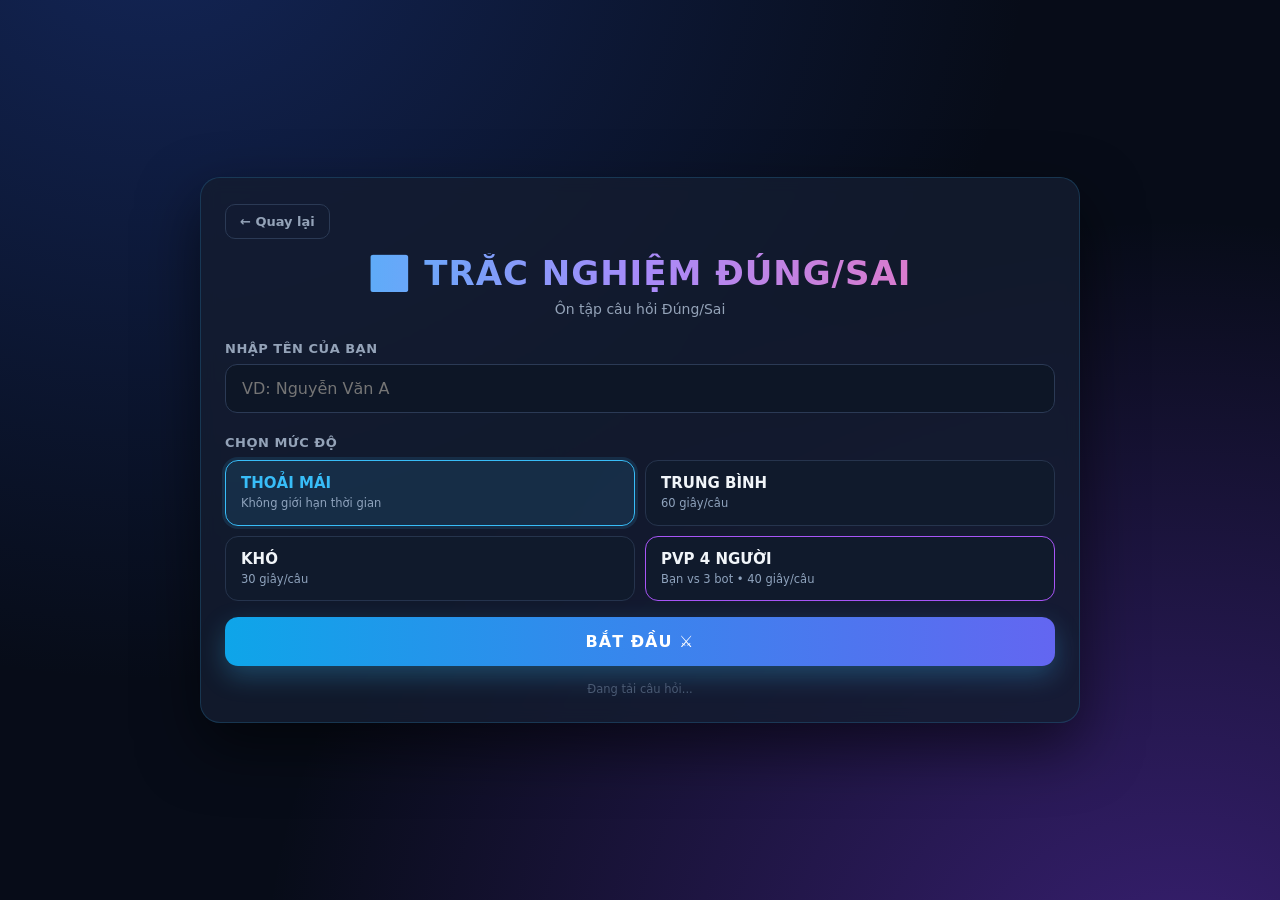
==== commit c7d1c168: "Add variables for tracking answers in game" ====
--- a/game-ds.html
+++ b/game-ds.html
@@ -133,6 +133,8 @@
 let isPvP = false;
 let bots = [];
 let wrongList = [];
+let soYDaTraLoi = 0;
+let soYDungTrongCau = 0;
 
 const $ = id => document.getElementById(id);
 
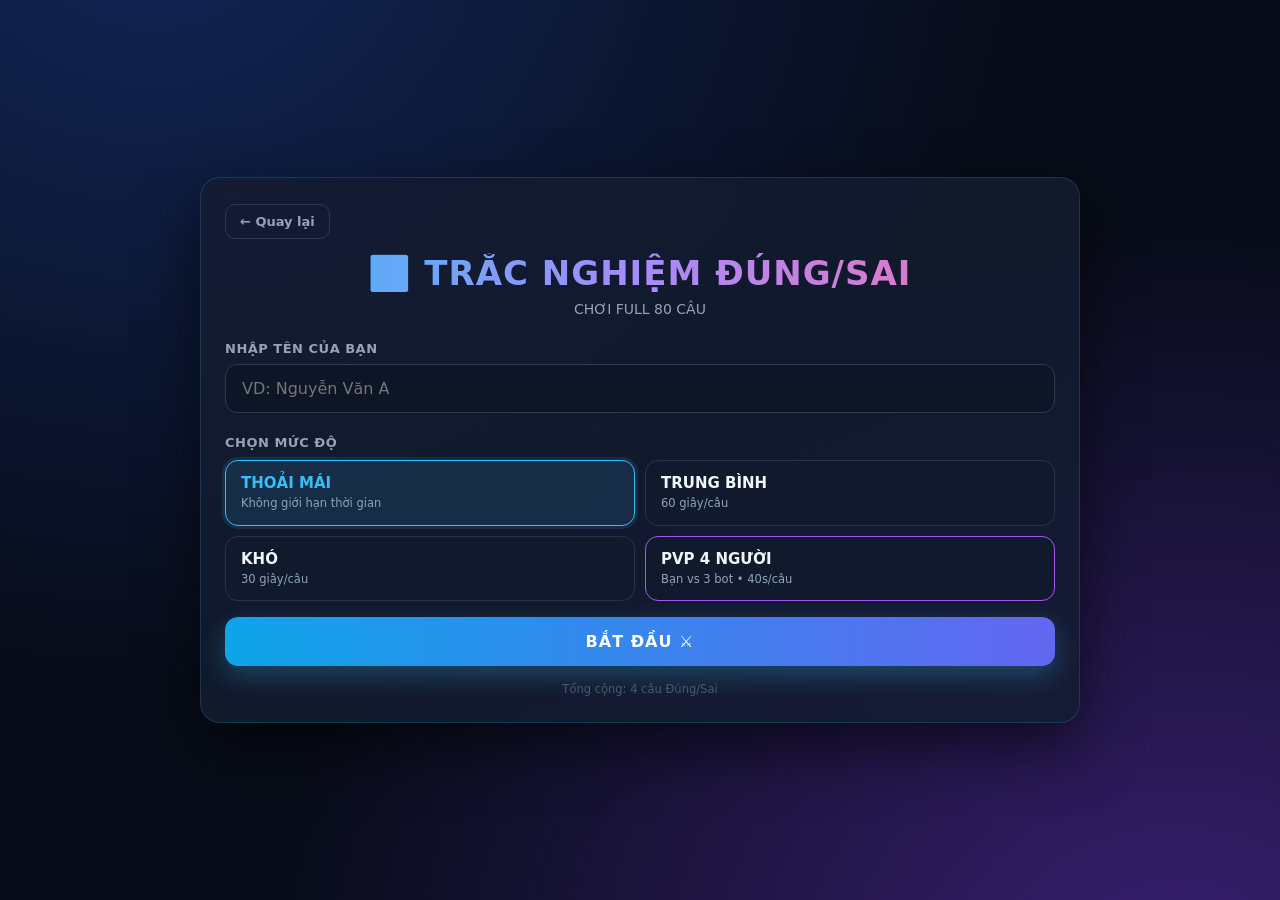
==== commit 948edfd6: "Refactor HTML structure and improve readability" ====
--- a/game-ds.html
+++ b/game-ds.html
@@ -9,44 +9,35 @@
 <body>
 <div class="app">
 
-<!-- ===== MÀN START ===== -->
 <section id="screenStart" class="screen active">
   <div class="card">
     <a href="menu-ds.html" class="btn-back">← Quay lại</a>
     <h1>✅ TRẮC NGHIỆM ĐÚNG/SAI</h1>
     <p class="sub" id="startSub">Ôn tập câu hỏi Đúng/Sai</p>
-
     <label class="field">
       <span>NHẬP TÊN CỦA BẠN</span>
       <input id="playerName" type="text" maxlength="20" placeholder="VD: Nguyễn Văn A" autocomplete="off">
     </label>
-
     <p class="label-diff">CHỌN MỨC ĐỘ</p>
     <div class="diff-grid" id="diffGrid">
       <button class="diff on" type="button" data-key="easy">
-        <b>THOẢI MÁI</b>
-        <small>Không giới hạn thời gian</small>
+        <b>THOẢI MÁI</b><small>Không giới hạn thời gian</small>
       </button>
       <button class="diff" type="button" data-key="medium">
-        <b>TRUNG BÌNH</b>
-        <small>60 giây/câu</small>
+        <b>TRUNG BÌNH</b><small>60 giây/câu</small>
       </button>
       <button class="diff" type="button" data-key="hard">
-        <b>KHÓ</b>
-        <small>30 giây/câu</small>
+        <b>KHÓ</b><small>30 giây/câu</small>
       </button>
       <button class="diff pvp" type="button" data-key="pvp">
-        <b>PVP 4 NGƯỜI</b>
-        <small>Bạn vs 3 bot • 40 giây/câu</small>
+        <b>PVP 4 NGƯỜI</b><small>Bạn vs 3 bot • 40s/câu</small>
       </button>
     </div>
-
     <button class="btn-primary" id="btnStart">BẮT ĐẦU ⚔️</button>
     <p class="foot" id="totalInfo">Đang tải câu hỏi...</p>
   </div>
 </section>
 
-<!-- ===== MÀN CHƠI ===== -->
 <section id="screenQuiz" class="screen">
   <div class="card">
     <div class="topbar">
@@ -60,71 +51,56 @@
         <button class="btn-quit" id="btnQuit">Thoát</button>
       </div>
     </div>
-
     <div id="pvpBoard" class="pvp-board" style="display:none"></div>
-
     <div class="timer-wrap" id="timerWrap">
       <div class="timer-track"><div class="timer-fill" id="timerFill"></div></div>
       <div class="timer-txt" id="timerText">--s</div>
     </div>
-
     <div id="questionWrap"></div>
-
     <div class="ds-feedback" id="dsFeedback"></div>
   </div>
 </section>
 
-<!-- ===== MÀN KẾT THÚC ===== -->
 <section id="screenEnd" class="screen">
   <div class="card">
     <div class="end-title" id="endTitle">HOÀN THÀNH!</div>
     <div class="end-name" id="endName"></div>
     <div class="score-big" id="endScore">0</div>
     <div class="score-lbl">TỔNG ĐIỂM</div>
-
     <div class="stat-grid">
       <div class="stat g"><b id="stCorrect">0</b><small>Ý ĐÚNG</small></div>
       <div class="stat r"><b id="stWrong">0</b><small>Ý SAI</small></div>
       <div class="stat y"><b id="stAcc">0%</b><small>CHÍNH XÁC</small></div>
       <div class="stat"><b id="stStreak">0</b><small>CHUỖI DÀI</small></div>
     </div>
-
     <div class="wrong-list" id="wrongList"></div>
-
     <div class="btn-row">
       <button class="btn-ghost" id="btnHome">🏠 Menu Đ/S</button>
       <button class="btn-primary" id="btnReplay" style="flex:1">🔄 CHƠI LẠI</button>
     </div>
   </div>
 </section>
-
 </div>
 <script>
-/* =========================================================
-   LOAD DATA Đ/S
-   ========================================================= */
 const params = new URLSearchParams(window.location.search);
-const mode = params.get("mode") || "full";  // full | random20 | random40
+const mode = params.get("mode") || "full";
 const mon = params.get("mon") || "lich-su";
 
 const modeInfo = {
   "full":     { name:"CHƠI FULL 80 CÂU", count: 80 },
-  "random20": { name:"RANDOM 20 CÂU",    count: 20 },
-  "random40": { name:"RANDOM 40 CÂU",    count: 40 }
+  "random20": { name:"RANDOM 20 CÂU", count: 20 },
+  "random40": { name:"RANDOM 40 CÂU", count: 40 }
 };
 const currentMode = modeInfo[mode] || modeInfo.full;
-
 document.getElementById("startSub").textContent = currentMode.name;
 
-/* ===== BIẾN STATE ===== */
-let DANH_SACH_CAU = [];      // Data gốc
-let danhSachChoi = [];       // Data đã random
-let cauHienTai = 0;          // Index câu đang chơi
+/* ===== STATE ===== */
+let DANH_SACH_CAU = [];
+let danhSachChoi = [];
+let cauHienTai = 0;
 let selectedDiff = "easy";
 let playerName = "";
 let score = 0;
-let correctCount = 0;
-let wrongCount = 0;
 let streak = 0;
 let bestStreak = 0;
 let timerId = null;
@@ -138,7 +114,6 @@
 
 const $ = id => document.getElementById(id);
 
-/* ===== DIFFICULTIES ===== */
 const DIFFICULTIES = {
   easy:   { label:"THOẢI MÁI", time: 0,  pvp:false },
   medium: { label:"TRUNG BÌNH", time: 60, pvp:false },
@@ -147,63 +122,49 @@
 };
 
 const BOT_POOL = [
-  { name:"Hùng Vương",    ava:"👑" },
-  { name:"Lê Lợi",        ava:"🗡️" },
-  { name:"Quang Trung",   ava:"🐉" },
+  { name:"Hùng Vương", ava:"👑" },
+  { name:"Lê Lợi", ava:"🗡️" },
+  { name:"Quang Trung", ava:"🐉" },
   { name:"Trần Hưng Đạo", ava:"🛡️" },
-  { name:"Nguyễn Huệ",    ava:"⚔️" },
-  { name:"Lý Thường Kiệt",ava:"🏹" }
+  { name:"Nguyễn Huệ", ava:"⚔️" },
+  { name:"Lý Thường Kiệt", ava:"🏹" }
 ];
 
 /* ===== LOAD DATA ===== */
-const script = document.createElement("script");
-script.src = "data/" + mon + "-dung-sai.js";
-script.onerror = function(){
-  $("totalInfo").innerHTML =
-    '<span style="color:#f87171">⚠️ Chưa có dữ liệu Đúng/Sai. Vui lòng quay lại sau!</span>';
+const scriptData = document.createElement("script");
+scriptData.src = "data/" + mon + "-dung-sai.js";
+scriptData.onerror = function(){
+  $("totalInfo").innerHTML = '<span style="color:#f87171">⚠️ Chưa có dữ liệu Đúng/Sai!</span>';
   $("btnStart").disabled = true;
 };
-script.onload = function(){
+scriptData.onload = function(){
   DANH_SACH_CAU = window.DUNG_SAI_DATA || [];
   $("totalInfo").textContent = "Tổng cộng: " + DANH_SACH_CAU.length + " câu Đúng/Sai";
   initEvents();
 };
-document.body.appendChild(script);
-
-/* ===== INIT SỰ KIỆN ===== */
+document.body.appendChild(scriptData);
+
+/* ===== INIT ===== */
 function initEvents(){
-  /* Chọn mức độ */
   [...$("diffGrid").querySelectorAll(".diff")].forEach(btn=>{
     btn.onclick = ()=>{
       selectedDiff = btn.dataset.key;
       [...$("diffGrid").children].forEach(b=>b.classList.toggle("on", b === btn));
     };
   });
-
-  /* Bắt đầu */
   $("btnStart").onclick = startGame;
-
-  /* Nhập tên → Enter */
-  $("playerName").addEventListener("keydown", e=>{
-    if(e.key === "Enter") startGame();
-  });
-
-  /* Thoát */
-  $("btnQuit").onclick = ()=>{
-    if(confirm("Thoát ván chơi?")){
-      clearInterval(timerId);
-      window.location.href = "menu-ds.html";
-    }
-  };
-
-  /* Về menu */
+  $("playerName").addEventListener("keydown", e=>{ if(e.key === "Enter") startGame(); });
+  $("btnQuit").onclick = ()=>{ if(confirm("Thoát ván chơi?")) window.location.href = "menu-ds.html"; };
   $("btnHome").onclick = ()=>{ window.location.href = "menu-ds.html"; };
-
-  /* Chơi lại */
   $("btnReplay").onclick = ()=>{ window.location.reload(); };
 }
 
-/* ===== BẮT ĐẦU GAME ===== */
+function showScreen(id){
+  document.querySelectorAll(".screen").forEach(s=>s.classList.toggle("active", s.id === id));
+  window.scrollTo({top:0, behavior:"smooth"});
+}
+
+/* ===== START GAME ===== */
 function startGame(){
   const name = $("playerName").value.trim();
   if(!name){
@@ -212,37 +173,23 @@
     setTimeout(()=>$("playerName").classList.remove("err"), 450);
     return;
   }
-  if(DANH_SACH_CAU.length === 0){
-    alert("Chưa có câu hỏi!");
-    return;
-  }
+  if(DANH_SACH_CAU.length === 0){ alert("Chưa có câu hỏi!"); return; }
 
   playerName = name;
-  score = 0;
-  correctCount = 0;
-  wrongCount = 0;
-  streak = 0;
-  bestStreak = 0;
-  cauHienTai = 0;
-  wrongList = [];
+  score = 0; streak = 0; bestStreak = 0;
+  cauHienTai = 0; wrongList = [];
+  soYDaTraLoi = 0; soYDungTrongCau = 0;
   isPvP = DIFFICULTIES[selectedDiff].pvp;
 
-  /* Random + giới hạn số câu */
   const shuffled = [...DANH_SACH_CAU].sort(()=>Math.random()-0.5);
-  danhSachChoi = shuffled.slice(0, currentMode.count);
-
-  /* Setup HUD */
+  danhSachChoi = shuffled.slice(0, Math.min(currentMode.count, shuffled.length));
+
   $("hudName").textContent = playerName;
   $("avatar").textContent = playerName.charAt(0).toUpperCase();
   $("hudScore").textContent = "0";
 
-  /* Setup PvP bots */
-  if(isPvP){
-    $("pvpBoard").style.display = "grid";
-    setupBots();
-  } else {
-    $("pvpBoard").style.display = "none";
-  }
+  if(isPvP){ $("pvpBoard").style.display = "grid"; setupBots(); }
+  else { $("pvpBoard").style.display = "none"; }
 
   showScreen("screenQuiz");
   renderQuestion();
@@ -250,21 +197,17 @@
 
 function setupBots(){
   const pool = [...BOT_POOL].sort(()=>Math.random()-0.5);
-  bots = pool.slice(0,3).map(b=>({
-    name: b.name, ava: b.ava, score: 0, state: null
-  }));
+  bots = pool.slice(0,3).map(b=>({ name: b.name, ava: b.ava, score: 0, state: null }));
   renderPvpBoard();
 }
 
 function renderPvpBoard(){
   const board = $("pvpBoard");
   board.innerHTML = "";
-  /* Bạn */
   const me = document.createElement("div");
   me.className = "pvp-player me";
   me.innerHTML = `<span class="ava">${playerName.charAt(0).toUpperCase()}</span><span class="nm">${playerName}</span><span class="sc">${score}</span>`;
   board.appendChild(me);
-  /* Bots */
   bots.forEach(bot=>{
     const el = document.createElement("div");
     el.className = "pvp-player";
@@ -275,44 +218,30 @@
   });
 }
 
-function showScreen(id){
-  document.querySelectorAll(".screen").forEach(s=>s.classList.toggle("active", s.id === id));
-  window.scrollTo({top:0, behavior:"smooth"});
-}
-
 /* ===== RENDER CÂU HỎI ===== */
 function renderQuestion(){
-  if(cauHienTai >= danhSachChoi.length){
-    endGame();
-    return;
-  }
-
+  if(cauHienTai >= danhSachChoi.length){ endGame(); return; }
   const cau = danhSachChoi[cauHienTai];
   $("hudProgress").textContent = (cauHienTai + 1) + "/" + danhSachChoi.length;
 
   const wrap = $("questionWrap");
   wrap.innerHTML = "";
 
-  /* Đoạn tư liệu */
   if(cau.doc){
     const doc = document.createElement("div");
     doc.className = "ds-doc";
-    let html = `<span class="doc-label">📖 ĐỌC ĐOẠN TƯ LIỆU</span>`;
-    html += `<div class="doc-text">${cau.doc}</div>`;
-    if(cau.source){
-      html += `<div class="doc-source">${cau.source}</div>`;
-    }
+    let html = '<span class="doc-label">📖 ĐỌC ĐOẠN TƯ LIỆU</span>';
+    html += '<div class="doc-text">' + cau.doc + '</div>';
+    if(cau.source) html += '<div class="doc-source">' + cau.source + '</div>';
     doc.innerHTML = html;
     wrap.appendChild(doc);
   }
 
-  /* Tiêu đề câu hỏi */
   const title = document.createElement("div");
   title.className = "ds-question-title";
   title.textContent = "ĐÁNH GIÁ ĐÚNG / SAI CÁC Ý SAU:";
   wrap.appendChild(title);
 
-  /* 4 ý a b c d */
   cau.statements.forEach((st, idx)=>{
     const letter = "abcd"[idx];
     const el = document.createElement("div");
@@ -321,7 +250,7 @@
 
     const text = document.createElement("div");
     text.className = "st-text";
-    text.innerHTML = `<span class="st-letter">${letter})</span>${st.text}`;
+    text.innerHTML = '<span class="st-letter">' + letter + ')</span>' + st.text;
 
     const buttons = document.createElement("div");
     buttons.className = "st-buttons";
@@ -338,17 +267,17 @@
     btnSai.textContent = "✗ SAI";
     btnSai.onclick = ()=>selectAnswer(idx, false);
 
-    buttons.append(btnDung, btnSai);
-    el.append(text, buttons);
+    buttons.appendChild(btnDung);
+    buttons.appendChild(btnSai);
+    el.appendChild(text);
+    el.appendChild(buttons);
     wrap.appendChild(el);
   });
 
-  /* Reset feedback */
   const fb = $("dsFeedback");
   fb.textContent = "";
   fb.className = "ds-feedback";
 
-  /* Bắt đầu timer */
   startTimer();
   if(isPvP) scheduleBotsAnswer();
 }
@@ -357,11 +286,7 @@
 function startTimer(){
   clearInterval(timerId);
   const cfg = DIFFICULTIES[selectedDiff];
-  if(cfg.time === 0){
-    /* Chế độ thoải mái - ẩn timer */
-    $("timerWrap").style.display = "none";
-    return;
-  }
+  if(cfg.time === 0){ $("timerWrap").style.display = "none"; return; }
   $("timerWrap").style.display = "flex";
   totalTime = cfg.time;
   timeLeft = totalTime;
@@ -369,13 +294,10 @@
   timerId = setInterval(()=>{
     timeLeft -= 0.1;
     if(timeLeft <= 0){
-      timeLeft = 0;
-      paintTimer();
+      timeLeft = 0; paintTimer();
       clearInterval(timerId);
       handleTimeout();
-    } else {
-      paintTimer();
-    }
+    } else paintTimer();
   }, 100);
 }
 
@@ -389,33 +311,22 @@
   $("timerText").textContent = Math.ceil(timeLeft) + "s";
   $("timerText").style.color = p<=20 ? "#f87171" : "#94a3b8";
 }
-  /* ===== BIẾN ĐẾM ===== */
-let soYDaTraLoi = 0;
-let soYDungTrongCau = 0;
-
-/* ===== XỬ LÝ CLICK ĐÚNG/SAI ===== */
+  /* ===== XỬ LÝ ĐÁP ÁN ===== */
 function selectAnswer(idx, chonDung){
   const cau = danhSachChoi[cauHienTai];
+  if(!cau) return;
   const st = cau.statements[idx];
-  const el = document.querySelector(`.ds-statement[data-idx="${idx}"]`);
-  
-  if(!el){ console.log("Không tìm thấy ý", idx); return; }
-  if(el.classList.contains("locked")) return;
-  
+  const el = document.querySelector('.ds-statement[data-idx="' + idx + '"]');
+  if(!el || el.classList.contains("locked")) return;
+
   el.classList.add("locked");
-  
   const btns = el.querySelectorAll(".ds-btn");
   const dungThatSu = st.answer;
   const traLoiDung = (chonDung === dungThatSu);
-  
-  /* Đánh dấu nút đã chọn */
-  if(chonDung){
-    btns[0].classList.add("selected-dung");
-  } else {
-    btns[1].classList.add("selected-sai");
-  }
-  
-  /* Hiện đáp án đúng */
+
+  if(chonDung) btns[0].classList.add("selected-dung");
+  else btns[1].classList.add("selected-sai");
+
   if(dungThatSu){
     btns[0].classList.add("correct-ans");
     if(!chonDung) btns[1].classList.add("wrong-ans");
@@ -423,11 +334,9 @@
     btns[1].classList.add("correct-ans");
     if(chonDung) btns[0].classList.add("wrong-ans");
   }
-  
-  /* Vô hiệu hóa */
+
   btns.forEach(b=>b.disabled = true);
-  
-  /* Chấm điểm */
+
   if(traLoiDung){
     el.classList.add("correct");
     soYDungTrongCau++;
@@ -437,19 +346,13 @@
   } else {
     el.classList.add("wrong");
     streak = 0;
-    wrongList.push({
-      letter: "abcd"[idx],
-      text: st.text,
-      correct: dungThatSu
-    });
+    wrongList.push({ letter: "abcd"[idx], text: st.text, correct: dungThatSu });
   }
   soYDaTraLoi++;
-  
-  /* Cập nhật HUD */
+
   $("hudScore").textContent = score;
   if(isPvP) renderPvpBoard();
-  
-  /* Đủ 4 ý chưa? */
+
   if(soYDaTraLoi >= 4){
     if(soYDungTrongCau === 4){
       score += 50;
@@ -457,8 +360,8 @@
     }
     const fb = $("dsFeedback");
     fb.className = "ds-feedback show " + (soYDungTrongCau >= 2 ? "ok" : "no");
-    fb.textContent = `✅ Hoàn thành! Đúng ${soYDungTrongCau}/4 ý${soYDungTrongCau === 4 ? ' (+50 bonus)' : ''} • Tổng: ${score}đ`;
-    
+    fb.textContent = "Hoàn thành! Đúng " + soYDungTrongCau + "/4 ý" + (soYDungTrongCau===4?" (+50 bonus)":"") + " • Tổng: " + score + "đ";
+
     setTimeout(()=>{
       cauHienTai++;
       soYDaTraLoi = 0;
@@ -467,6 +370,91 @@
     }, 2000);
   }
 }
+
+function handleTimeout(){
+  const cau = danhSachChoi[cauHienTai];
+  if(!cau) return;
+  cau.statements.forEach((st, idx)=>{
+    const el = document.querySelector('.ds-statement[data-idx="' + idx + '"]');
+    if(el && !el.classList.contains("locked")){
+      el.classList.add("locked", "wrong");
+      const btns = el.querySelectorAll(".ds-btn");
+      btns.forEach(b=>b.disabled = true);
+      if(st.answer) btns[0].classList.add("correct-ans");
+      else btns[1].classList.add("correct-ans");
+      wrongList.push({ letter: "abcd"[idx], text: st.text, correct: st.answer });
+    }
+  });
+
+  const fb = $("dsFeedback");
+  fb.className = "ds-feedback show no";
+  fb.textContent = "⏰ Hết giờ! Chuyển câu tiếp...";
+
+  setTimeout(()=>{
+    cauHienTai++;
+    soYDaTraLoi = 0;
+    soYDungTrongCau = 0;
+    renderQuestion();
+  }, 2000);
+}
+
+function scheduleBotsAnswer(){
+  bots.forEach(bot=>{
+    bot.state = null;
+    const delay = 2 + Math.random() * 3;
+    setTimeout(()=>{
+      const correct = Math.random() < 0.6;
+      bot.state = correct ? "correct" : "wrong";
+      if(correct) bot.score += 50 + Math.floor(Math.random() * 50);
+      renderPvpBoard();
+    }, delay * 1000);
+  });
+}
+
+/* ===== KẾT THÚC ===== */
+function endGame(){
+  clearInterval(timerId);
+  const totalCorrect = Math.round(score / 25);
+  const totalWrong = wrongList.length;
+  const total = totalCorrect + totalWrong;
+  const acc = total ? Math.round(totalCorrect / total * 100) : 0;
+
+  $("endName").textContent = "Người chơi: " + playerName + " • Mức " + DIFFICULTIES[selectedDiff].label;
+  $("endScore").textContent = score.toLocaleString("vi-VN");
+  $("stCorrect").textContent = totalCorrect;
+  $("stWrong").textContent = totalWrong;
+  $("stAcc").textContent = acc + "%";
+  $("stStreak").textContent = bestStreak;
+
+  let title = "HOÀN THÀNH!";
+  if(acc >= 90) title = "🏆 XUẤT SẮC!";
+  else if(acc >= 70) title = "🌟 RẤT TỐT!";
+  else if(acc >= 50) title = "👍 CỐ GẮNG THÊM!";
+  else title = "📚 ÔN LẠI NHÉ!";
+  $("endTitle").textContent = title;
+
+  const list = $("wrongList");
+  list.innerHTML = "";
+  if(wrongList.length > 0){
+    const h = document.createElement("h3");
+    h.textContent = "❗ CÁC Ý LÀM SAI (" + wrongList.length + ")";
+    list.appendChild(h);
+    wrongList.slice(0, 20).forEach(w=>{
+      const d = document.createElement("div");
+      d.className = "wrong-item";
+      d.innerHTML = '<div class="q">Ý ' + w.letter + ') ' + w.text + '</div><div class="a">Đáp án đúng: <b>' + (w.correct ? "ĐÚNG" : "SAI") + '</b></div>';
+      list.appendChild(d);
+    });
+  } else {
+    const d = document.createElement("div");
+    d.className = "wrong-item";
+    d.style.borderLeftColor = "#22c55e";
+    d.innerHTML = '<div class="q" style="color:#4ade80;margin:0">🎉 Tuyệt vời! Không làm sai ý nào!</div>';
+    list.appendChild(d);
+  }
+
+  showScreen("screenEnd");
+}
 </script>
 </body>
 </html>
